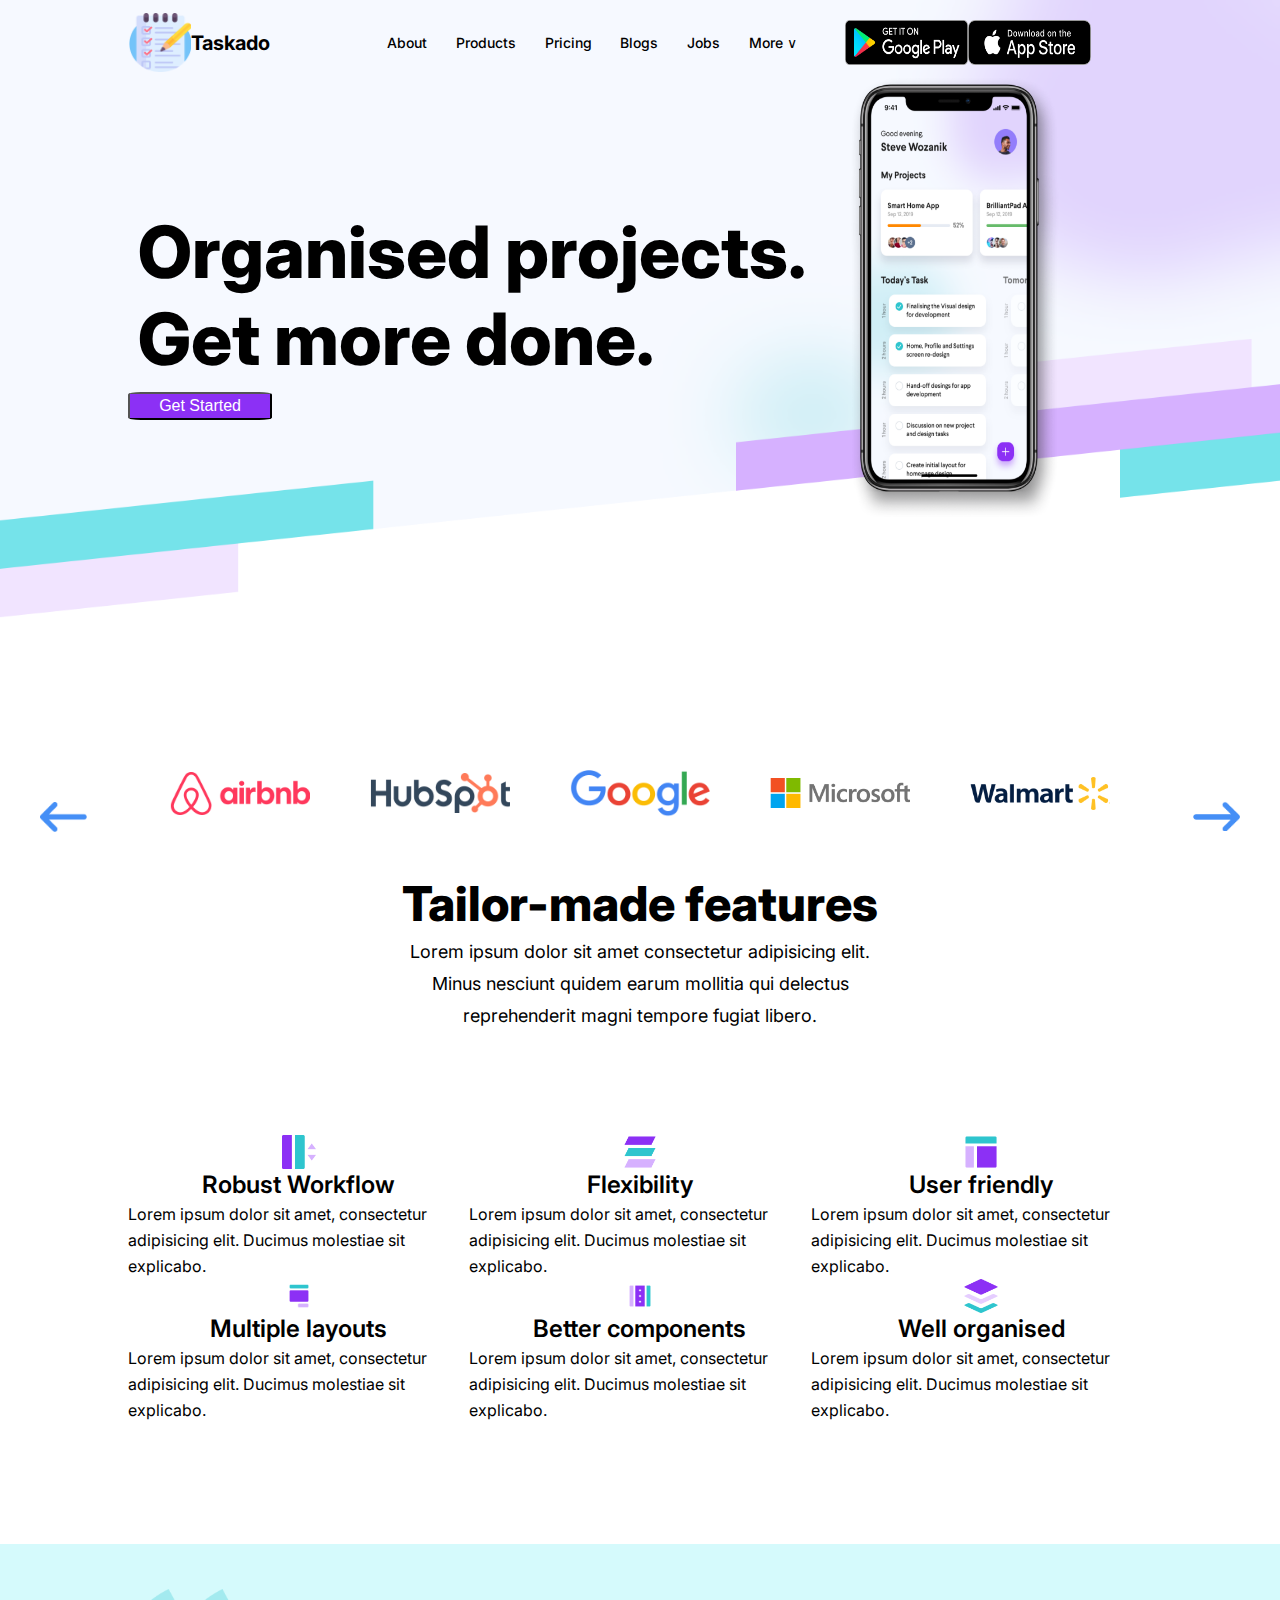
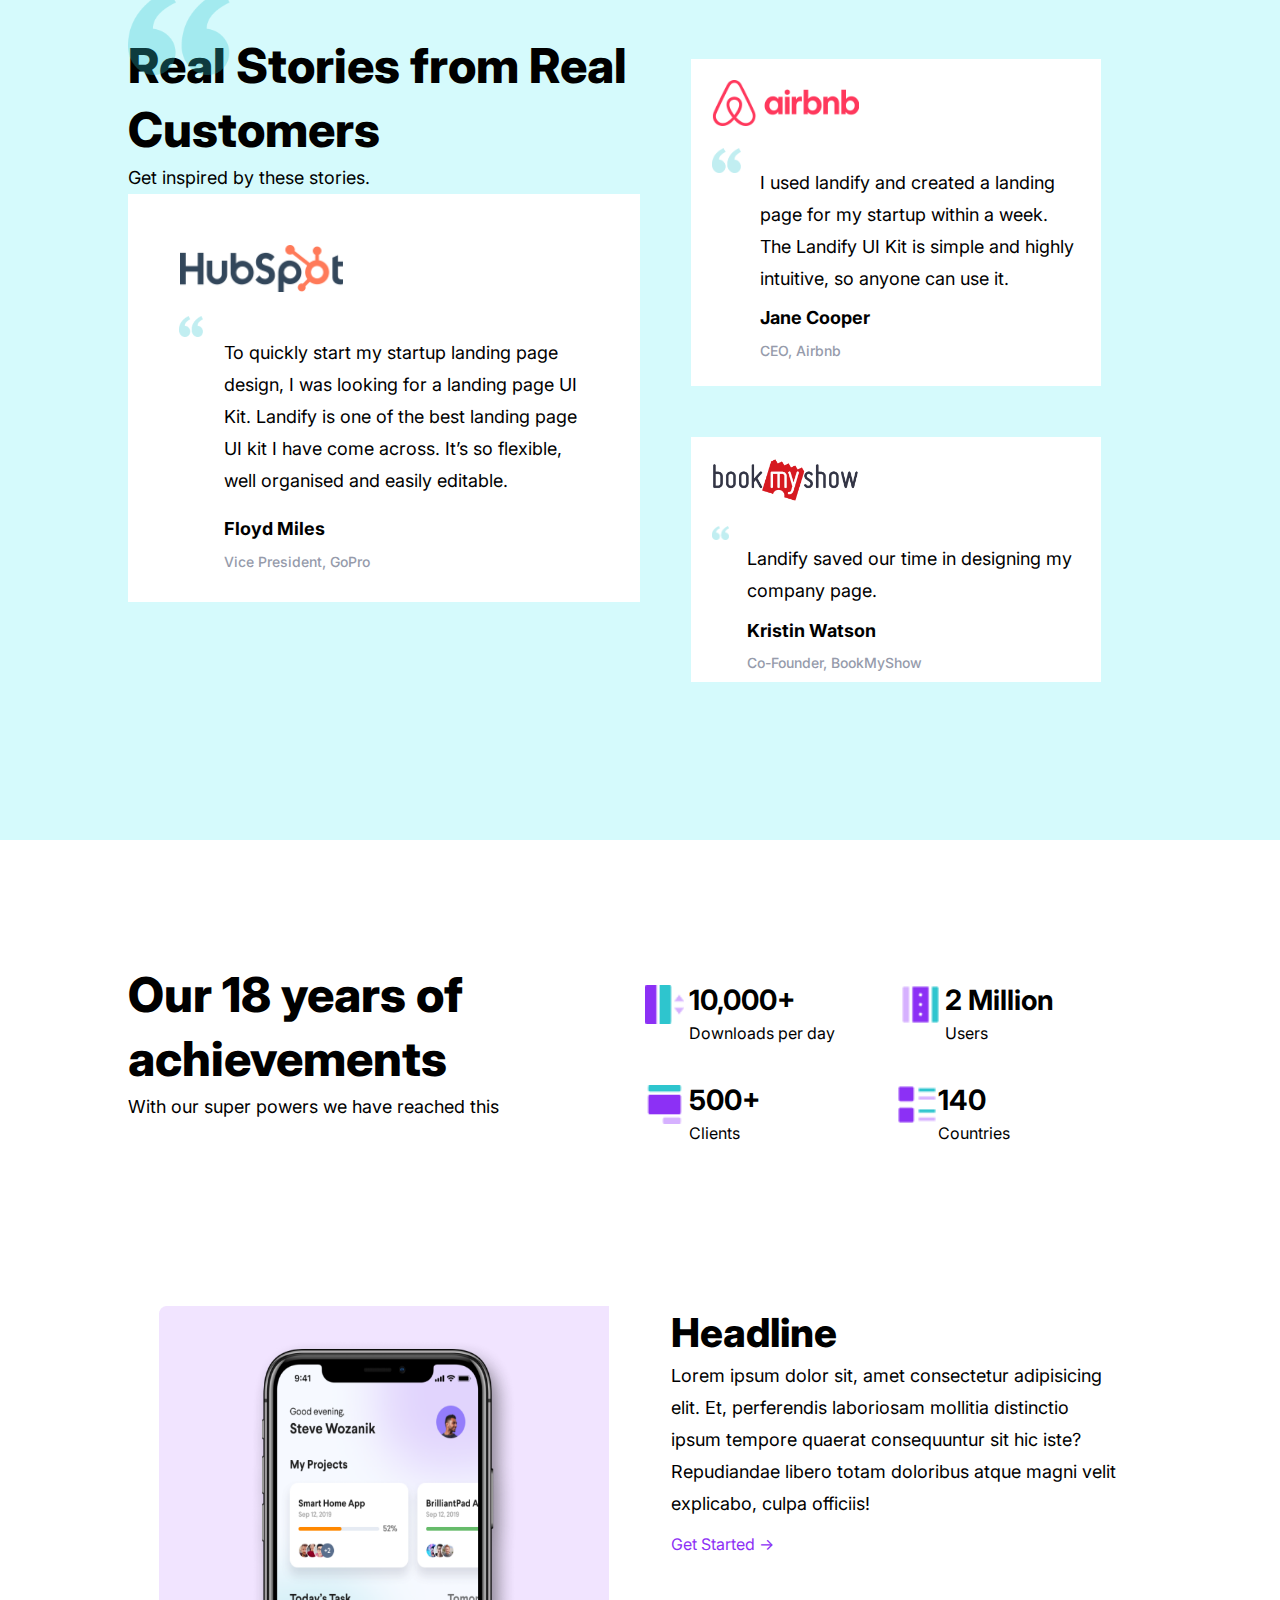
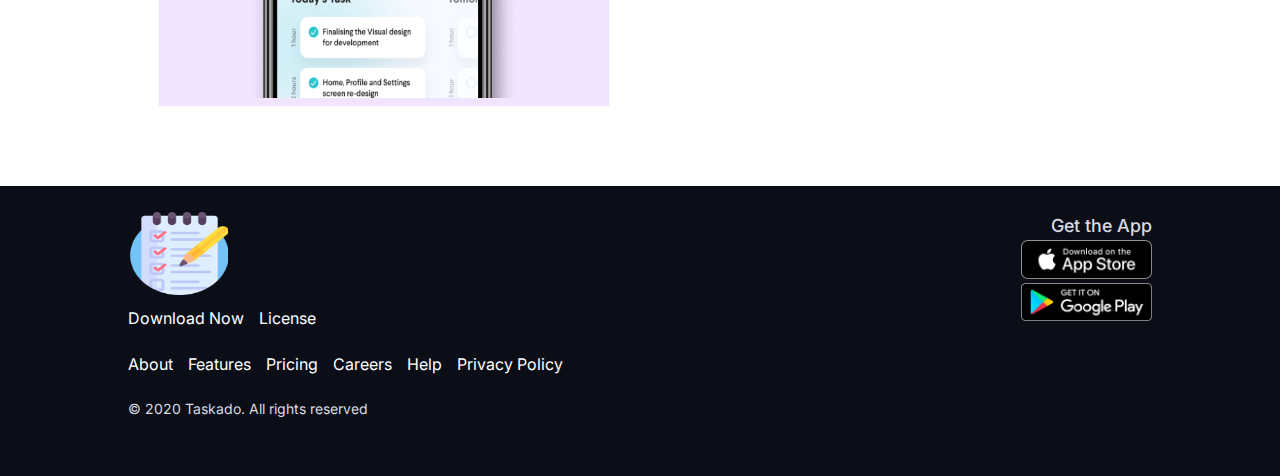
==== JTG/index.html @ 750a085c "Add files via upload" ====
<!DOCTYPE html>
<html lang="en">

<head>
    <meta charset="UTF-8">
    <meta http-equiv="X-UA-Compatible" content="IE=edge">
    <meta name="viewport" content="width=device-width, initial-scale=1.0">

    <script src="https://ajax.googleapis.com/ajax/libs/jquery/1.11.3/jquery.min.js"></script>
    <link rel="preconnect" href="https://fonts.googleapis.com">
    <link rel="preconnect" href="https://fonts.gstatic.com" crossorigin>
    <link href="https://fonts.googleapis.com/css2?family=Inter:wght@100;200;300;400;500;600;700;800;900&display=swap" rel="stylesheet">

    <link rel="stylesheet" href="index.css">
    <link rel="stylesheet" href="texts.css">
    <link rel="stylesheet" href="stack.css">
    <link rel="stylesheet" href="./carousel/slider.css">

    <script src="./carousel/slider.js"></script>
    <title>Document</title>
</head>

<body>
    <div class="top">
        <div class=" container-indented">
            <div class="column landing-graphic-container">
                <div class="header">
                    <div class="row navbar" id="navbar-items">
                        <div class="row" style="align-items: center;">
                            <img src="./assets/1.png" class="logo">
                            <p class="label">Taskado</p>
                        </div>
                        <div class="row" id="navbar-items-container" style="justify-content: space-between">
                            <div class="row" id="navbar-items">
                                <div class="medium">
                                    About
                                </div>
                                <div class="medium">
                                    Products
                                </div>
                                <div class="medium">
                                    Pricing
                                </div>
                                <div class="medium">
                                    Blogs
                                </div>
                                <div class="medium">
                                    Jobs
                                </div>
                                <div class="medium">
                                    More &or;
                                </div>
                            </div>
                        </div>
                        <div class="row" id="header-3">
                            <img src="./assets/playStore.png" alt="" width="40%" height="70%">
                            <img src="./assets/appStore.png" alt="" width="40%" height="70%">
                        </div>

                    </div>
                </div>
                <div class="row landing-graphic">
                    <div class="column margin-top-bottom">
                        <div class="h1">
                            Organised projects. Get more done.
                        </div>
                        <button class="button">
                            <div class="large-label">Get Started</div>
                        </button>
                    </div>

                    <div class="column" style="width: 50%;">
                        <img src="./assets/iPhone X.png" style="height: 90%; min-height: 95%; max-height:90%; width:70%;">
                    </div>
                </div>
            </div>
        </div>
    </div>

    <div class="container-indented">
        <div class="caraousel">
            <div class="slider">

                <img src="./assets/brands/Airbnb Logo.png" alt="" width=10% height="10%">
                <img src="./assets/brands/Hubspot Logo.png" alt="" width="10%" height="10%">
                <img src="./assets/brands/Google Logo.png" alt="" width="10%" height="10%">
                <img src="./assets/brands/Microsoft Logo.png" alt="" width="10%" height="10%">
                <img src="./assets/brands/Walmart Logo.png" alt="" width="10%" height="10%">
                <img src="./assets/brands/FedEx Logo.png" alt="" width="10%" height="10%">
            </div>
            <div class="row" style="justify-content: space-evenly;">

            </div>
        </div>
        <div class="slide4">
            <div class="column">
                <div class="h2">
                    Tailor-made features
                </div>
                <div class="lead-1" style="text-align: center; padding: 0% 25%;">
                    Lorem ipsum dolor sit amet consectetur adipisicing elit. Minus nesciunt quidem earum mollitia qui delectus reprehenderit magni tempore fugiat libero.
                </div>
                <div class="column" style="padding-top: 10%;">

                    <div class="row">
                        <div class="column">
                            <img src="./assets/test/01.png" alt="" class="image">
                            <div class="h5">Robust Workflow</div>
                            <div class="body-1">Lorem ipsum dolor sit amet, consectetur adipisicing elit. Ducimus molestiae sit explicabo.
                            </div>
                        </div>
                        <div class="column">
                            <img src="./assets/test/02.png" alt="" class="image">
                            <div class="h5">Flexibility</div>
                            <div class="body-1">Lorem ipsum dolor sit amet, consectetur adipisicing elit. Ducimus molestiae sit explicabo.
                            </div>
                        </div>
                        <div class="column">
                            <img src="./assets/test/03.png" alt="" class="image">
                            <div class="h5">User friendly</div>
                            <div class="body-1">Lorem ipsum dolor sit amet, consectetur adipisicing elit. Ducimus molestiae sit explicabo.
                            </div>
                        </div>
                    </div>
                    <div class="row">
                        <div class="column">
                            <img src="./assets/test/04.png" alt="" class="image">
                            <div class="h5">Multiple layouts</div>
                            <div class="body-1">Lorem ipsum dolor sit amet, consectetur adipisicing elit. Ducimus molestiae sit explicabo.
                            </div>
                        </div>
                        <div class="column">
                            <img src="./assets/test/05.png" alt="" class="image">
                            <div class="h5">Better components</div>
                            <div class="body-1">Lorem ipsum dolor sit amet, consectetur adipisicing elit. Ducimus molestiae sit explicabo.
                            </div>
                        </div>
                        <div class="column">
                            <img src="./assets/test/07.png" alt="" class="image">
                            <div class="h5">Well organised</div>
                            <div class="body-1">Lorem ipsum dolor sit amet, consectetur adipisicing elit. Ducimus molestiae sit explicabo.</div>
                        </div>
                    </div>
                </div>
            </div>
        </div>
    </div>
    <div class="testimonials">
        <div class="container-indented height-100">
            <div class="imageStack">
                <!-- <img src="./assets/quote.png" alt=""> -->
            </div>
            <div class="row">
                <div class="column" style="width: 50%;float: left;">
                    <div class="column">
                        <div class="h2" style="text-align: left;;"> Real Stories from Real Customers</div>
                        <div class="lead-1" style="text-align: left;"> Get inspired by these stories. </div>
                    </div>
                    <div class="column" id="dialogue" style="height: 25%;">
                        <div class="column" style="margin: 10%; display: flex; justify-content: space-between;">
                            <div>
                                <img src="./assets/brands/Hubspot Logo.png" alt="" width="40%">
                            </div>
                            <div class="row" style="padding-top: 5%;">
                                <div>
                                    <img src="./assets/quote.png" alt="" height="2%">
                                </div>
                                <div class="column" style="text-align: left; padding-top: 5%; padding-left: 5%;">
                                    <div class="lead-1">To quickly start my startup landing page design, I was looking for a landing page UI Kit. Landify is one of the best landing page UI kit I have come across. It’s so flexible, well organised and easily editable.</div>
                                    <div class="subtitle-1" style="padding-top: 5%;">Floyd Miles</div>
                                    <div class="lead-2" style="color: #969BAB;padding-top: 2%;">Vice President, GoPro
                                    </div>
                                </div>

                            </div>
                        </div>
                    </div>
                </div>

                <div class="column" style="width: 50%;">

                    <div class="column" id="dialogue" style="height: 20%; margin: 5% 10%;">
                        <div class="column" style="margin: 5%; display: flex; justify-content: space-between;">
                            <div>
                                <img src="./assets/brands/Airbnb Logo.png" alt="" width="40%">
                            </div>
                            <div class="row" style="padding-top: 5%;">
                                <div class="opaque">
                                    <img src="./assets/quote.png" alt="" height="3%">
                                </div>
                                <div class="column" style="text-align: left; padding-top: 5%; padding-left: 5%;">
                                    <div class="lead-1">I used landify and created a landing page for my startup within a week. The Landify UI Kit is simple and highly intuitive, so anyone can use it.</div>
                                    <div class="subtitle-1" style="padding-top: 3%;">Jane Cooper</div>
                                    <div class="lead-2" style="color: #969BAB;padding-top: 2%;">CEO, Airbnb</div>
                                </div>

                            </div>
                        </div>
                    </div>
                    <div class="column" id="dialogue" style="height: 15%; margin: 5% 10%;">
                        <div class="column" style="margin: 5%; display: flex; justify-content: space-between;">
                            <div>
                                <img src="./assets/brands/BookMyShow Logo.png" alt="" width="40%">
                            </div>
                            <div class="row" style="padding-top: 5%;">
                                <div class="opaque">
                                    <img src="./assets/quote.png" alt="" height="3%">
                                </div>
                                <div class="column" style="text-align: left; padding-top: 5%; padding-left: 5%;">
                                    <div class="lead-1">Landify saved our time in designing my company page.</div>
                                    <div class="subtitle-1" style="padding-top: 3%;">Kristin Watson</div>
                                    <div class="lead-2" style="color: #969BAB;padding-top: 2%;">Co-Founder, BookMyShow
                                    </div>
                                </div>

                            </div>

                        </div>
                    </div>
                </div>
            </div>
        </div>
    </div>
    <div class="container-indented">
        <div class="stats row margin-top-bottom">
            <div class="column" style="width: 50%;">
                <div class="heading-2">Our 18 years of achievements</div>
                <div class="lead-1">With our super powers we have reached this</div>
            </div>
            <div class="column" style="width: 25%;justify-content: space-around;">
                <div class="row">
                    <div class="column stats-col">
                        <img src="./assets/01.png" alt="" height="70%">

                    </div>
                    <div class="column">
                        <div class="h4"> 10,000+ </div>
                        <div class="body-1" style="color: black;"> Downloads per day</div>
                    </div>
                </div>
                <div class="row">
                    <div class="column stats-col">
                        <img src="./assets/04.png" alt="" height="70%">

                    </div>
                    <div class="column">
                        <div class="h4"> 500+ </div>
                        <div class="body-1" style="color: black;"> Clients</div>
                    </div>
                </div>

            </div>
            <div class="column" style="width: 25%;justify-content: space-around;">
                <div class="row">
                    <div class="column stats-col">
                        <img src="./assets/05.png" alt="" height="70%">

                    </div>
                    <div class="column">
                        <div class="h4"> 2 Million </div>
                        <div class="body-1" style="color: black;"> Users</div>
                    </div>
                </div>
                <div>
                    <div class="row">
                        <div class="column stats-col">
                            <img src="./assets/07.png" alt="" height="70%">

                        </div>
                        <div class="column">
                            <div class="h4"> 140 </div>
                            <div class="body-1" style="color: black;"> Countries</div>
                        </div>

                    </div>

                </div>
            </div>
        </div>
        <div class="slide5">
            <div class="row">
                <div class="column imagetwo" style="float: left;">
                    <img src="./assets/iPhoneX_half.png" id="half-iphone" alt="iPhoneX_half" height="10%">
                </div>
                <div class="column">
                    <div class="h3"> Headline </div>
                    <div class="lead-1">Lorem ipsum dolor sit, amet consectetur adipisicing elit. Et, perferendis laboriosam mollitia distinctio ipsum tempore quaerat consequuntur sit hic iste? Repudiandae libero totam doloribus atque magni velit explicabo, culpa officiis!
                    </div>
                    <div id="large-label" style="color: #8C30F5; text-align: left;padding-top: 3%;"> Get Started &rarr;
                    </div>
                </div>
            </div>

        </div>
    </div>
    <div class="footer">
        <div class="row container-indented">
            <div class="column" style="width: 50%;float: left; color: white;">
                <img src="./assets/1.png" alt="Taskado.logo" height="35%" width="20%">
                <div class="row" style="color: white;">
                    <div class="body-1 margin-right"> Download Now </div>
                    <div class="body-1"> License </div>
                </div>
                <div class="row" style="color: white;">
                    <div class="body-1 margin-right"> About </div>
                    <div class="body-1 margin-right"> Features </div>
                    <div class="body-1 margin-right"> Pricing</div>
                    <div class="body-1 margin-right">Careers</div>
                    <div class="body-1 margin-right">Help</div>
                    <div class="body-1">Privacy Policy</div>
                </div>
                <div class="row">
                    <div class="body-2">
                        &copy; 2020 Taskado. All rights reserved
                    </div>
                </div>
            </div>
            <div class="column right-side">
                <div class="subtitle-2">Get the App</div>
                <div>
                    <img src="./assets/appStore.png" alt="appStore" width="25%">
                </div>
                <div>
                    <img src="./assets/playStore.png" alt="playStore" width="25%">

                </div>
            </div>
        </div>
    </div>

</body>

</html>
---- JTG/index.css ----
* {
    margin: 0;
    padding: 0;
}

.top {
    /* position: absolute; */
    /* width: 1440px; */
    padding: 10px 0;
    height: 750px;
    background: #FFFFFF;
    background-image: url(./assets/Background.png);
    background-size: 100% 85%;
    background-repeat: no-repeat;
}

.navbar {
    width: 100%;
}

#navbar-items-container {
    width: 40%;
    align-items: center;
}

#navbar-items {
    width: 100%;
    display: flex;
    justify-content: space-between;
}

#header-3 {
    width: 30%;
    align-items: center;
}

.landing-graphic {
    height: 100%
}

.landing-graphic-container {
    height: 100%;
}

.top .row #medium {
    padding: 2%;
}

.caraousel {
    /* position: absolute; */
    /* width: 1440px; */
    background: #FFFFFF;
}

.slide4 {
    display: flex;
    flex-direction: column;
    margin-top: 2.5%;
    /* width: 1440px; */
    height: 672px;
    background: #FFFFFF;
}

.testimonials {
    /* position: absolute; */
    /* width: 1440px; */
    height: 896px;
    background: #D5FAFC;
}

.testimonials .container-indented .text {
    position: relative;
    top: 10%;
    left: -10%;
}

.testimonials .container-indented #dialogue {
    background-color: white;
}

.stats {
    display: flex;
    flex-direction: row;
    /* width: 1440px; */
    height: 200px;
    background: #FFFFFF;
}

.stats .column .row {
    width: 100%;
    /* padding: 5%; */
}

.stats-col {
    align-items: center;
    padding: 5px;
}

.slide5 {
    background-color: #FFFFFF;
    margin: auto auto;
    /* width: 1440px; */
    height: 500px;
}

.slide5 .row {
    height: 100%;
    display: flex;
    /* justify-content: space-between; */
}

.slide5 .row .column {
    width: 50%;
    margin: 2% 3% 0% 3%;
}

.footer {
    /* position: absolute; */
    /* padding: 50px 0; */
    /* width: 1440px; */
    background-color: #0B0D17;
}

.footer .row {
    padding: 2% 0;
}

.row {
    display: flex;
    flex-direction: row;
}

.column {
    display: flex;
    flex-direction: column;
}


/* .row:after {
    content: "";
    display: table;
    clear: both;
} */

.center {
    text-align: center;
}

.button {
    background-color: #8C30F5;
    border-radius: 9%;
    width: 20%;
    height: 15%;
    color: white;
}

.container-indented {
    width: 80%;
    margin-left: auto;
    margin-right: auto;
}

.height-100 {
    height: 100%
}

.margin-top-bottom {
    margin: 12% 0;
}

.margin-right {
    margin-right: 3%;
}

.logo {
    height: 90%;
    width: 30%;
}

.right-side {
    text-align: right;
}
---- JTG/texts.css ----
body {
    margin: 0;
    font-family: 'Inter', sans-serif;
    font-style: 'normal';
    color: black;
}

.label {
    font-size: 20px;
    font-weight: 700;
    line-height: 20px;
}

.large-label {
    font-size: 16px;
    font-weight: 500;
    line-height: 24px;
    letter-spacing: 0em;
    text-align: center;
}

.body-1 {
    font-size: 16px;
    font-weight: 400;
    line-height: 26px;
    text-align: left;
}

.body-2 {
    font-size: 14px;
    font-weight: 400;
    line-height: 24px;
    color: #D9DBE1;
}

.subtitle-1 {
    font-size: 18px;
    font-weight: 700;
    line-height: 28px;
    letter-spacing: 0em;
}

.subtitle-2 {
    font-size: 18px;
    font-weight: 500;
    line-height: 28px;
    color: #D9DBE1;
}

.heading-2 {
    font-size: 48px;
    font-weight: 800;
    line-height: 64px;
    letter-spacing: 0em;
}

.lead-1 {
    font-size: 18px;
    font-weight: 400;
    line-height: 32px;
    letter-spacing: 0em;
    text-align: left;
}

.lead-2 {
    font-size: 14px;
    font-weight: 500;
    line-height: 24px;
    letter-spacing: 0em;
    text-align: left;
}

.h1 {
    font-size: 72px;
    font-weight: 800;
    text-align: left;
    margin: 10px;
}

.h2 {
    font-size: 48px;
    font-weight: 800;
    line-height: 64px;
    letter-spacing: 0em;
    text-align: center;
}

.h3 {
    font-size: 40px;
    font-weight: 800;
    line-height: 54px;
    letter-spacing: 0em;
}

.h4 {
    font-size: 28px;
    font-weight: 700;
    line-height: 40px;
    letter-spacing: 0em;
    text-align: left;
}

.h5 {
    font-size: 24px;
    font-weight: 600;
    line-height: 32px;
    letter-spacing: 0em;
    text-align: center;
}

.medium {
    font-size: 14px;
    font-weight: 500;
    line-height: 20px;
    letter-spacing: 0px;
    text-align: left;
}
---- JTG/stack.css ----
.imagetwo {
    /* z-index: 1; */
    margin-left: 20;
    height: 80%;
    width: 40%;
    background-image: url(./assets/BG.png);
}

.image {
    /* position: relative; */
    display: block;
    margin-left: auto;
    margin-right: auto;
    /* text-align: center; */
    width: 10%;
    height: 25%;
    /* border: 1px solid red; */
}

#half-iphone {
    padding-left: 20%;
    padding-top: 7%;
    height: 90%;
    width: 60%;
}

.imageStack {
    background-image: url(./assets/quote.png);
    background-size: 100%;
    background-repeat: no-repeat;
    height: 10%;
    width: 10%;
    position: relative;
    top: 5%;
    /* left: 15%; */
    margin: 0%;
    /* z-index: 0; */
}
---- JTG/carousel/slider.css ----
.slider {
    max-width: 1000px;
    margin: 0 auto;
}

.slick-slide {
    margin: 0 5px;
}

.slick-list {
    margin: 0px -5px 0px -5px;
}

button.slick-next,
button.slick-next:hover {
    position: absolute;
    top: 41%;
    right: 54px;
    width: 47px;
    height: 75px;
    background-image: url("http://maggiesadler.com/wp-content/uploads/2015/10/left-right-arrow.png");
    background-size: 95px;
}

button.slick-prev,
button.slick-prev:hover {
    position: absolute;
    top: 41%;
    left: 15px;
    z-index: 1;
    width: 47px;
    height: 75px;
    background-image: url("http://maggiesadler.com/wp-content/uploads/2015/10/left-right-arrow.png");
    background-size: 95px;
    background-position-x: right;
}

.slick-prev:before,
.slick-next:before {
    font-size: 70px;
    color: #EA8496;
    line-height: inherit;
    font-weight: bold;
}

.slider img {
    height: 324px;
}


/* Slick Slider Styles -- Provided by https://kenwheeler.github.io/slick/ */


/* Slider */

.slick-slider {
    position: relative;
    display: block;
    -moz-box-sizing: border-box;
    box-sizing: border-box;
    -webkit-user-select: none;
    -moz-user-select: none;
    -ms-user-select: none;
    user-select: none;
    -webkit-touch-callout: none;
    -khtml-user-select: none;
    -ms-touch-action: pan-y;
    touch-action: pan-y;
    -webkit-tap-highlight-color: transparent;
}

.slick-list {
    position: relative;
    display: block;
    overflow: hidden;
    margin: 0;
    padding: 0;
}

.slick-list:focus {
    outline: none;
}

.slick-list.dragging {
    cursor: pointer;
    cursor: hand;
}

.slick-slider .slick-track,
.slick-slider .slick-list {
    -webkit-transform: translate3d(0, 0, 0);
    -moz-transform: translate3d(0, 0, 0);
    -ms-transform: translate3d(0, 0, 0);
    -o-transform: translate3d(0, 0, 0);
    transform: translate3d(0, 0, 0);
}

.slick-track {
    position: relative;
    top: 0;
    left: 0;
    display: block;
}

.slick-track:before,
.slick-track:after {
    display: table;
    content: '';
}

.slick-track:after {
    clear: both;
}

.slick-loading .slick-track {
    visibility: hidden;
}

.slick-slide {
    display: none;
    float: left;
    height: 100%;
    min-height: 1px;
}

[dir='rtl'] .slick-slide {
    float: right;
}

.slick-slide img {
    display: block;
}

.slick-slide.slick-loading img {
    display: none;
}

.slick-slide.dragging img {
    pointer-events: none;
}

.slick-initialized .slick-slide {
    display: block;
}

.slick-loading .slick-slide {
    visibility: hidden;
}

.slick-vertical .slick-slide {
    display: block;
    height: auto;
    border: 1px solid transparent;
}

.slick-arrow.slick-hidden {
    display: none;
}

@charset 'UTF-8';

/* Slider */

.slick-loading .slick-list {
    background: #fff url('http://maggiesadler.com/wp-content/uploads/2015/10/ajax-loader.gif') center center no-repeat;
}


/* Icons */

@font-face {
    font-family: 'slick';
    font-weight: normal;
    font-style: normal;
    src: url('file:///C:/Users/msadler/Desktop/slick-1.5.7/slick/fonts/slick.eot');
    src: url('file:///C:/Users/msadler/Desktop/slick-1.5.7/slick/fonts/slick.eot?#iefix') format('embedded-opentype'), url('file:///C:/Users/msadler/Desktop/slick-1.5.7/slick/fonts/slick.woff') format('woff'), url('file:///C:/Users/msadler/Desktop/slick-1.5.7/slick/fonts/slick.ttf') format('truetype'), url('file:///C:/Users/msadler/Desktop/slick-1.5.7/slick/fonts/slick.svg#slick') format('svg');
}


/* Arrows */

.slick-prev,
.slick-next {
    font-size: 0;
    line-height: 0;
    position: absolute;
    top: 50%;
    display: block;
    width: 20px;
    height: 20px;
    margin-top: -10px;
    padding: 0;
    cursor: pointer;
    color: transparent;
    border: none;
    outline: none;
    background: transparent;
}

.slick-prev:hover,
.slick-prev:focus,
.slick-next:hover,
.slick-next:focus {
    color: transparent;
    outline: none;
    background: transparent;
}

.slick-prev:hover:before,
.slick-prev:focus:before,
.slick-next:hover:before,
.slick-next:focus:before {
    opacity: 1;
}

.slick-prev.slick-disabled:before,
.slick-next.slick-disabled:before {
    opacity: .25;
}

.slick-prev:before,
.slick-next:before {
    font-family: 'slick';
    font-size: 20px;
    line-height: 1;
    opacity: .75;
    color: white;
    -webkit-font-smoothing: antialiased;
    -moz-osx-font-smoothing: grayscale;
}

.slick-prev {
    left: -25px;
}

[dir='rtl'] .slick-prev {
    right: -25px;
    left: auto;
}

.slick-prev:before {
    content: '';
}

[dir='rtl'] .slick-prev:before {
    content: '';
    font-weight: bold;
    font-size: 20px;
}

.slick-next {
    background-image: url(../assets/rArrow.png);
    right: -25px;
}

[dir='rtl'] .slick-next {
    right: auto;
    left: -25px;
}

.slick-next:before {
    content: '';
}

[dir='rtl'] .slick-next:before {
    content: '';
}


/* Dots */

.slick-slider {
    margin-bottom: 30px;
}

.slick-dots {
    position: absolute;
    bottom: -45px;
    display: block;
    width: 100%;
    padding: 0;
    list-style: none;
    text-align: center;
}

.slick-dots li {
    position: relative;
    display: inline-block;
    width: 20px;
    height: 20px;
    margin: 0 5px;
    padding: 0;
    cursor: pointer;
}

.slick-dots li button {
    font-size: 0;
    line-height: 0;
    display: block;
    width: 20px;
    height: 20px;
    padding: 5px;
    cursor: pointer;
    color: transparent;
    border: 0;
    outline: none;
    background: transparent;
}

.slick-dots li button:hover,
.slick-dots li button:focus {
    outline: none;
}

.slick-dots li button:hover:before,
.slick-dots li button:focus:before {
    opacity: 1;
}

.slick-dots li button:before {
    font-family: 'slick';
    font-size: 6px;
    line-height: 20px;
    position: absolute;
    top: 0;
    left: 0;
    width: 20px;
    height: 20px;
    content: '•';
    text-align: center;
    opacity: .25;
    color: black;
    -webkit-font-smoothing: antialiased;
    -moz-osx-font-smoothing: grayscale;
}

.slick-dots li.slick-active button:before {
    opacity: .75;
    color: black;
}

.lArrow {
    position: absolute !important;
    top: 41% !important;
    width: 47px !important;
    height: 75px !important;
    left: -100px !important;
    background-image: url(../assets/lArrow.png) !important;
    background-size: 100% !important;
    background-repeat: no-repeat !important;
    background-position: center;
}

.rArrow {
    position: absolute !important;
    top: 41% !important;
    width: 47px !important;
    height: 75px !important;
    right: -100px !important;
    background-image: url(../assets/rArrow.png) !important;
    background-size: 100% !important;
    background-repeat: no-repeat !important;
    background-position: center;
}

.slick-slide {
    height: 10% !important;
    /* width: 500px !important; */
    margin: 0 30px !important;
}

.slick-track {
    display: flex !important;
    align-items: center !important;
}

.blank {
    width: 0 !important;
    margin: 0 !important;
    padding: 0 !important;
}
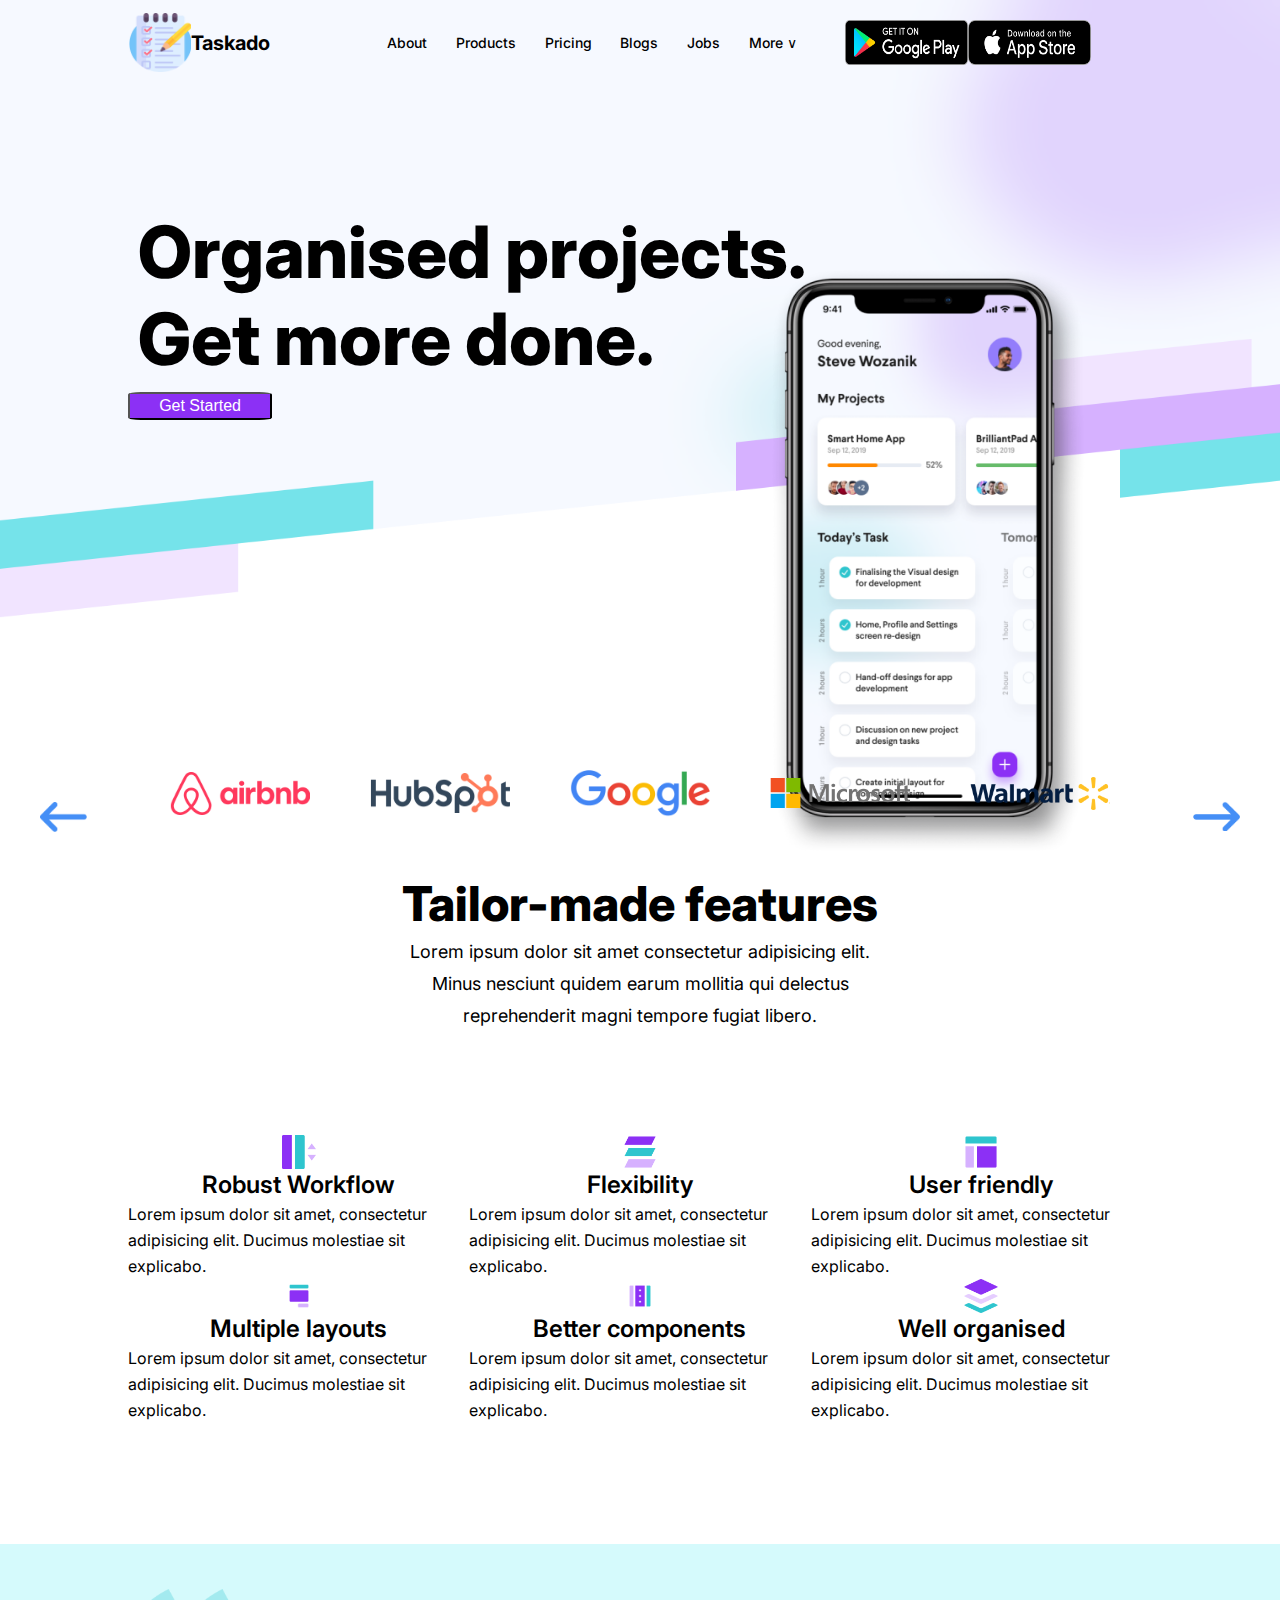
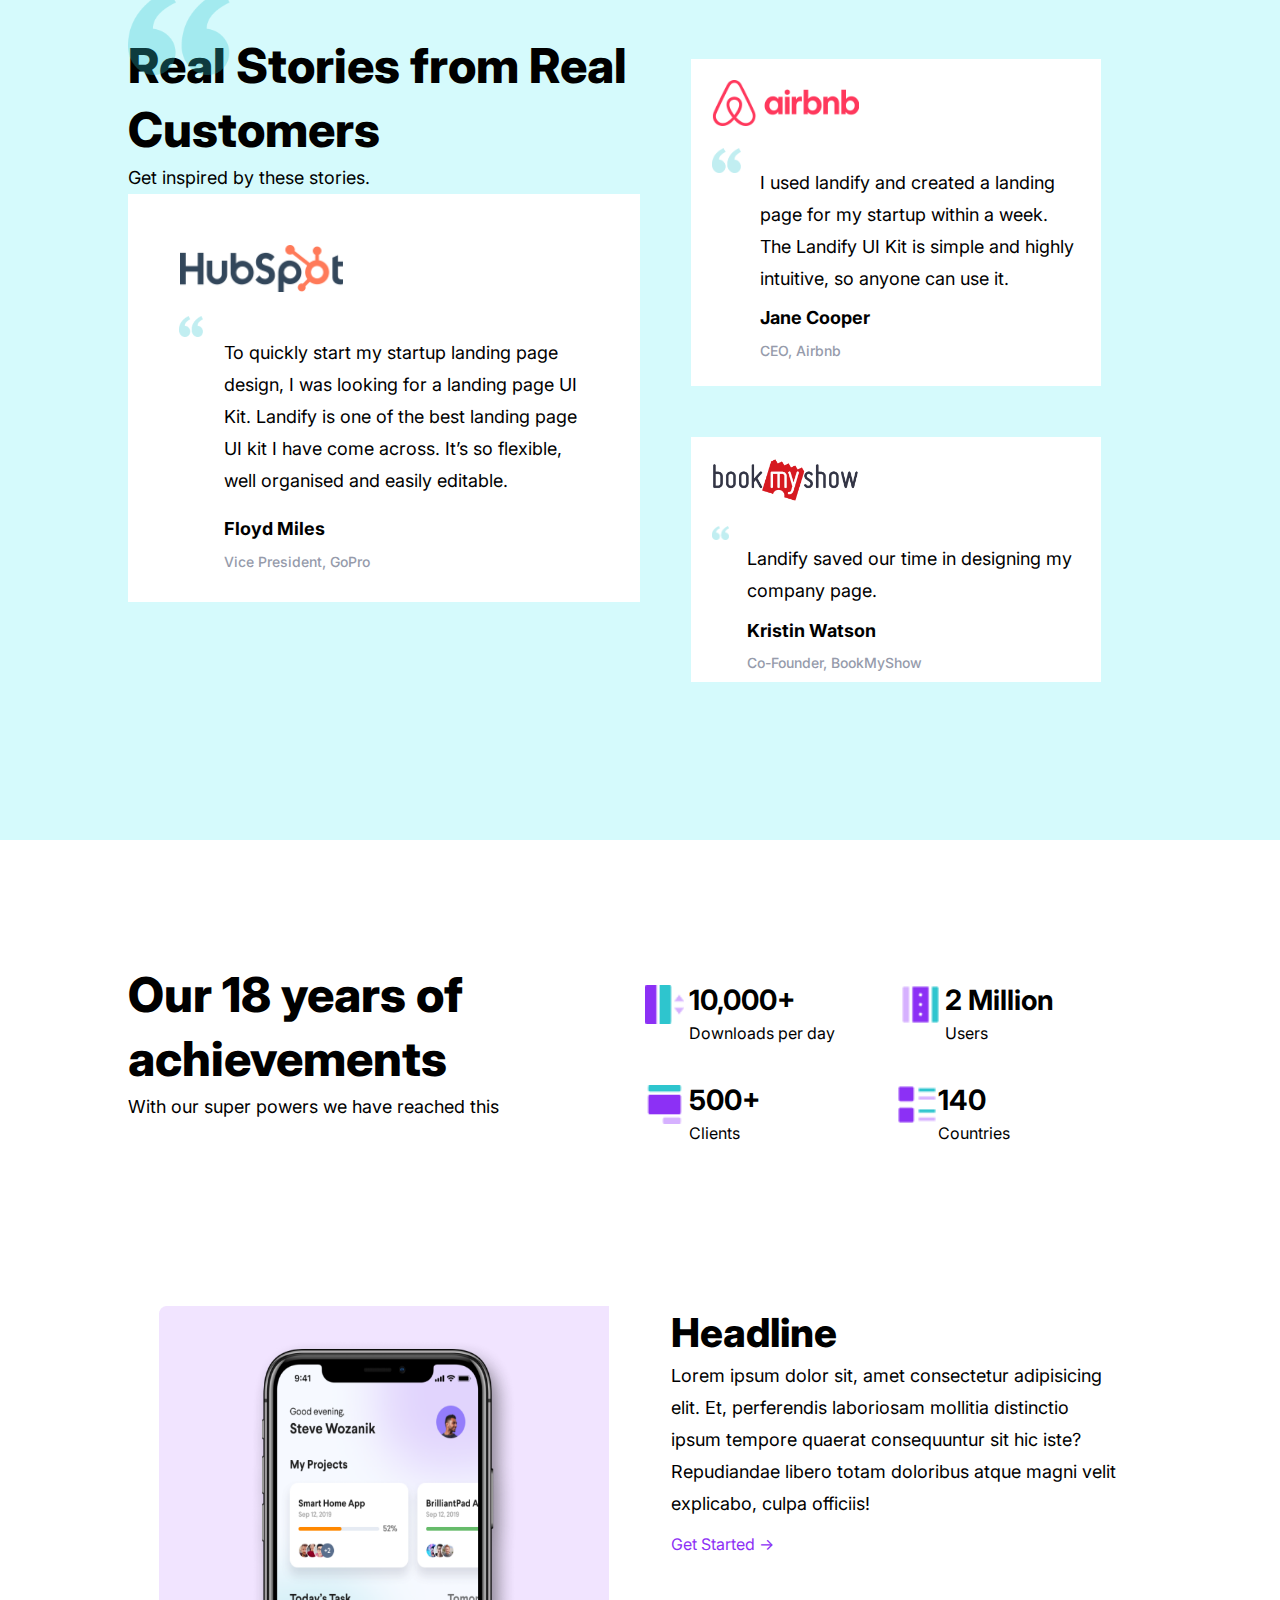
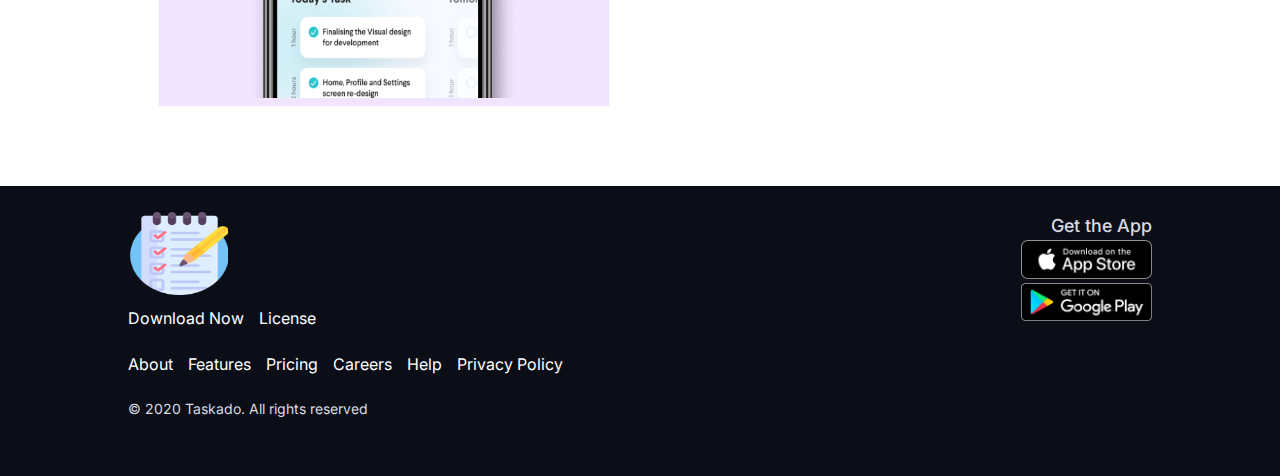
==== commit 3112b151: "Add files via upload" ====
--- a/JTG/index.html
+++ b/JTG/index.html
@@ -70,7 +70,12 @@
                     </div>
 
                     <div class="column" style="width: 50%;">
-                        <img src="./assets/iPhone X.png" style="height: 90%; min-height: 95%; max-height:90%; width:70%;">
+                        <img src="./assets/iPhone X.png" style="
+                        max-height: 80%;
+                        width: 25%;
+                        position: absolute;
+                        bottom: 5%;
+                        right: 15%;">
                     </div>
                 </div>
             </div>
--- a/JTG/index.css
+++ b/JTG/index.css
@@ -37,6 +37,8 @@
 .landing-graphic {
     height: 100%
 }
+
+.phone {}
 
 .landing-graphic-container {
     height: 100%;
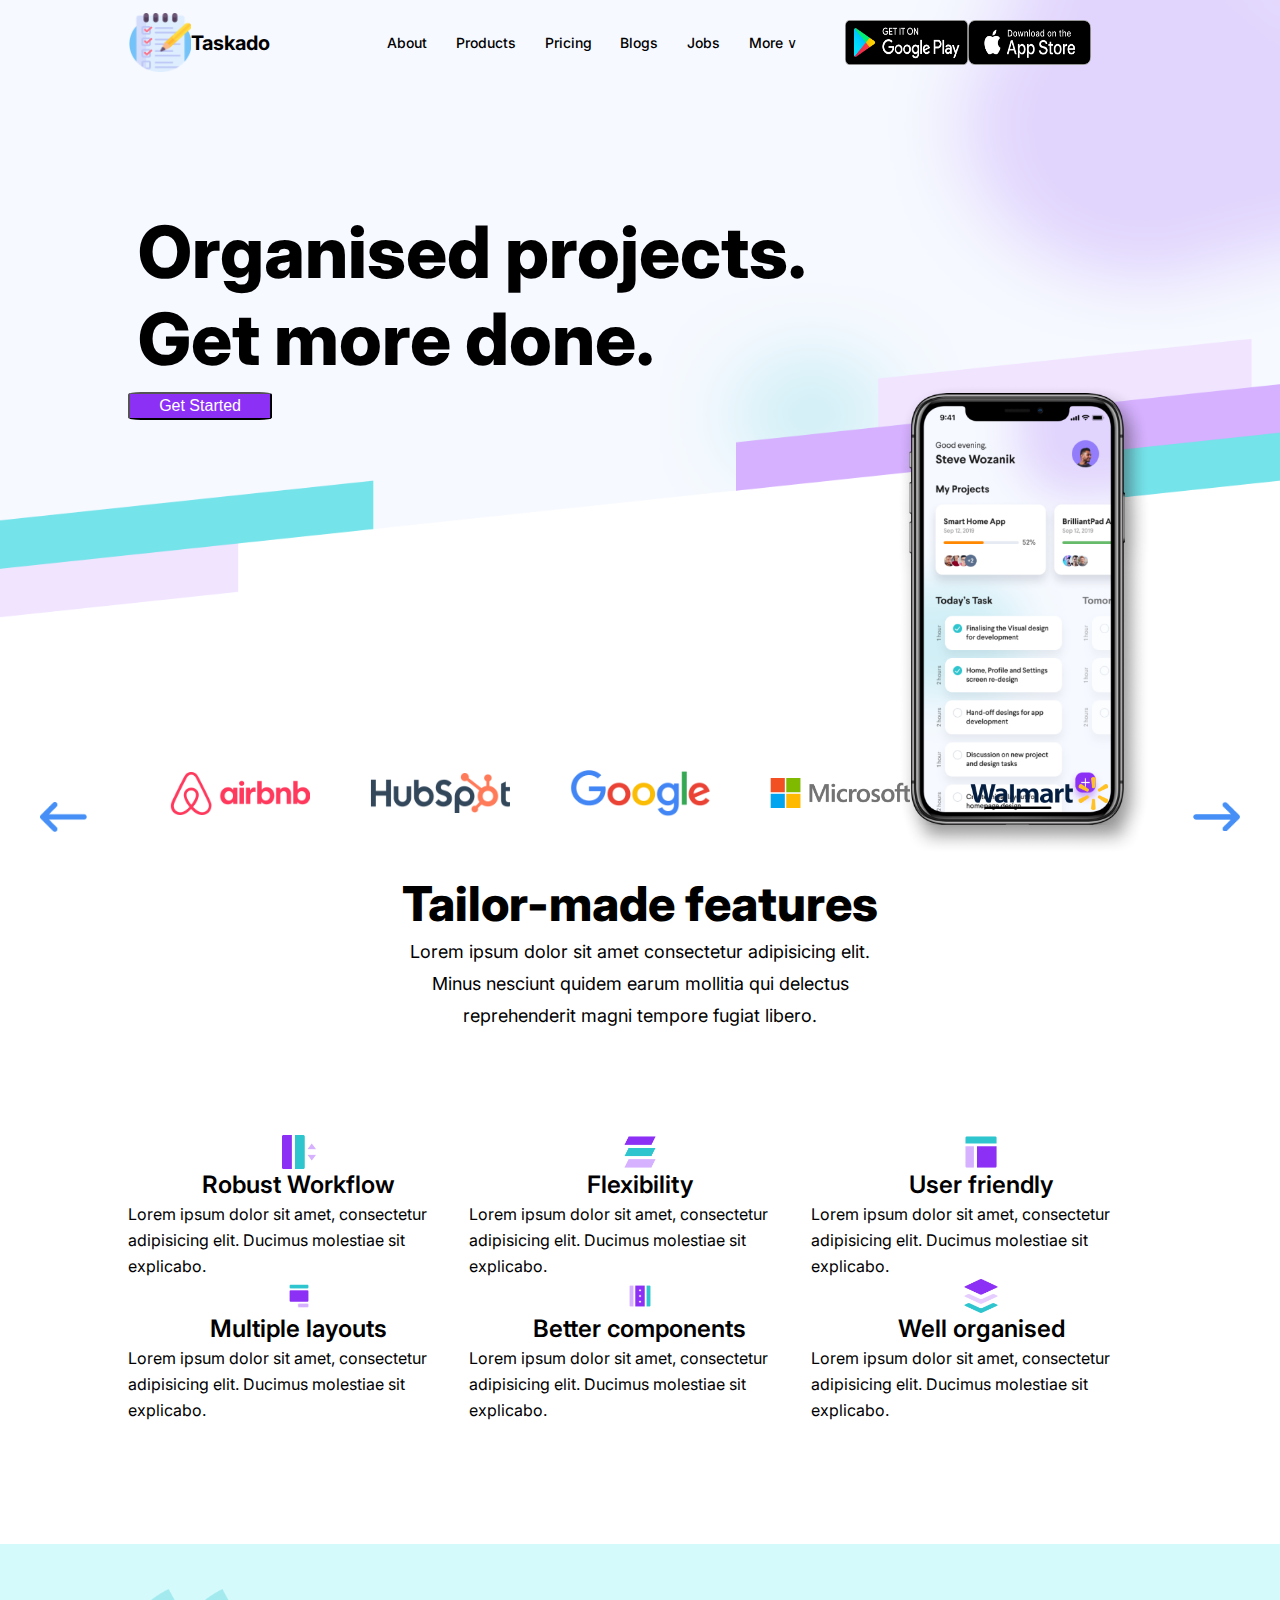
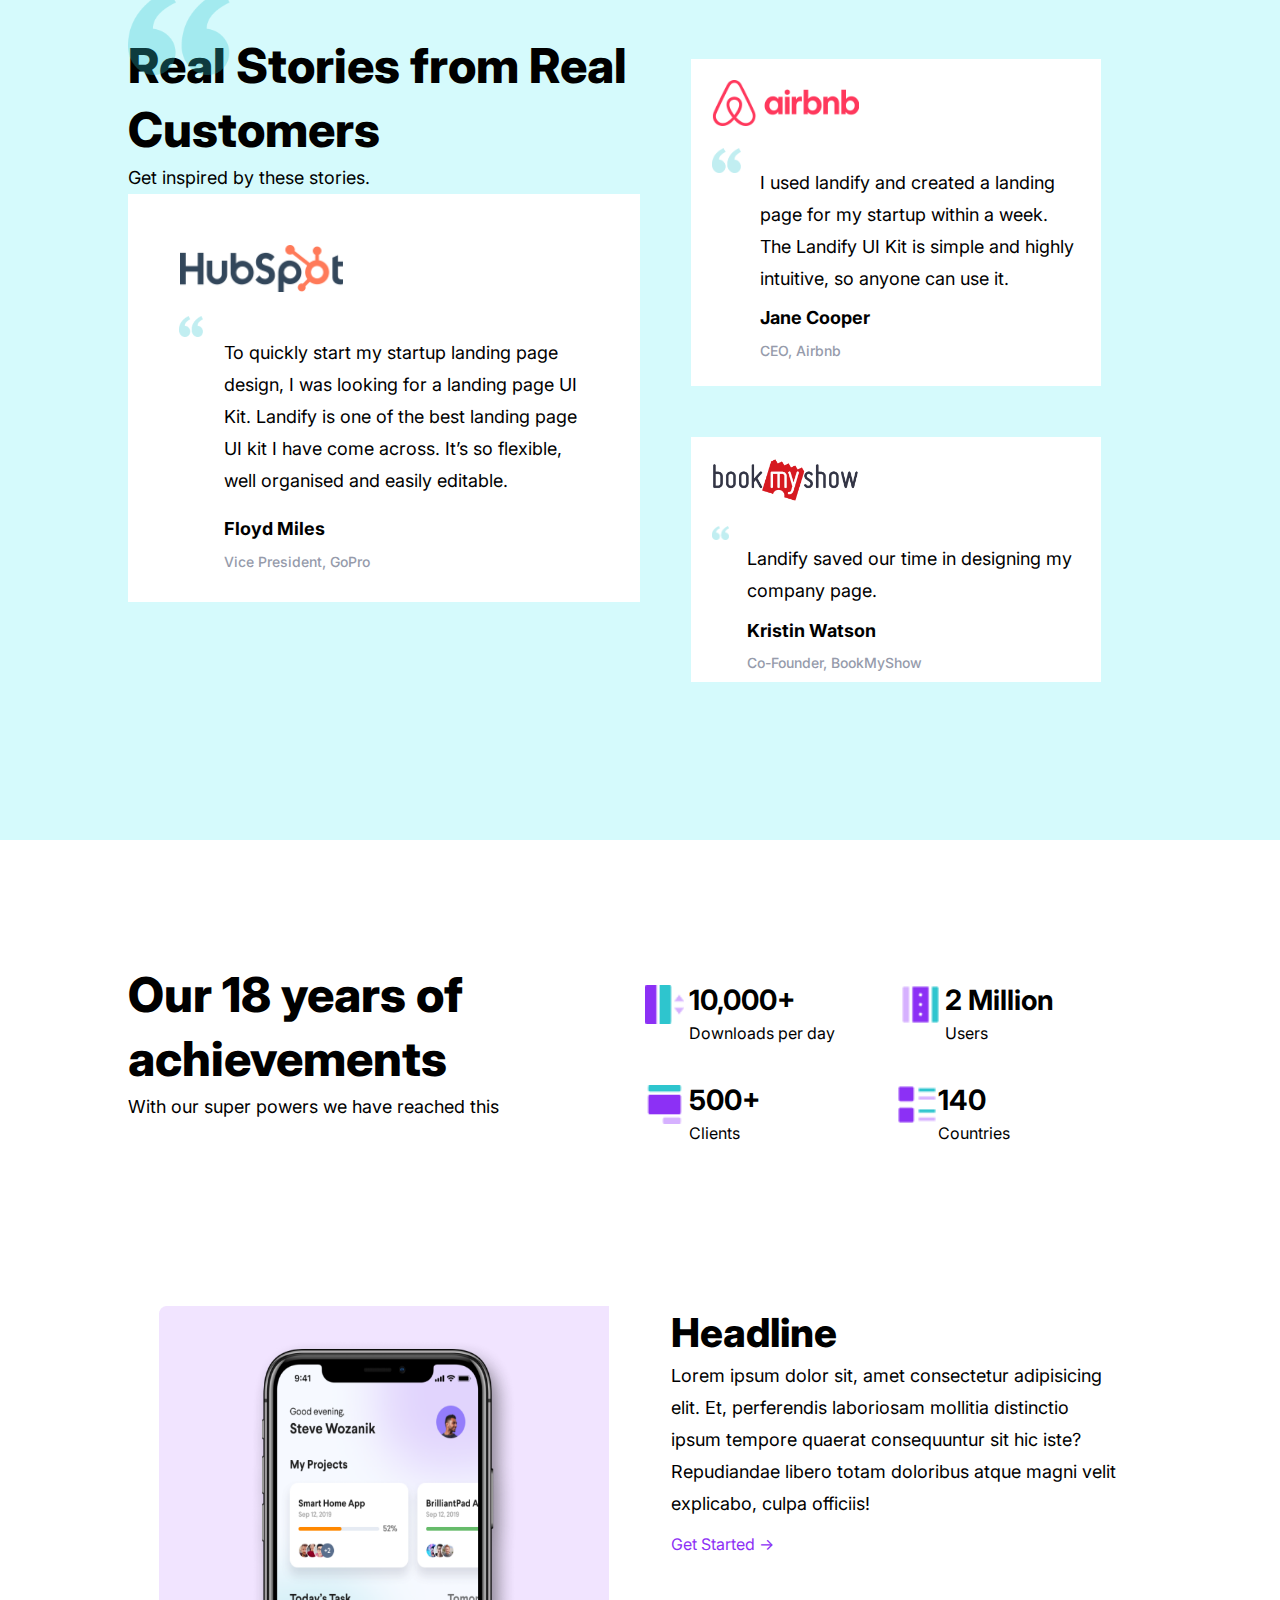
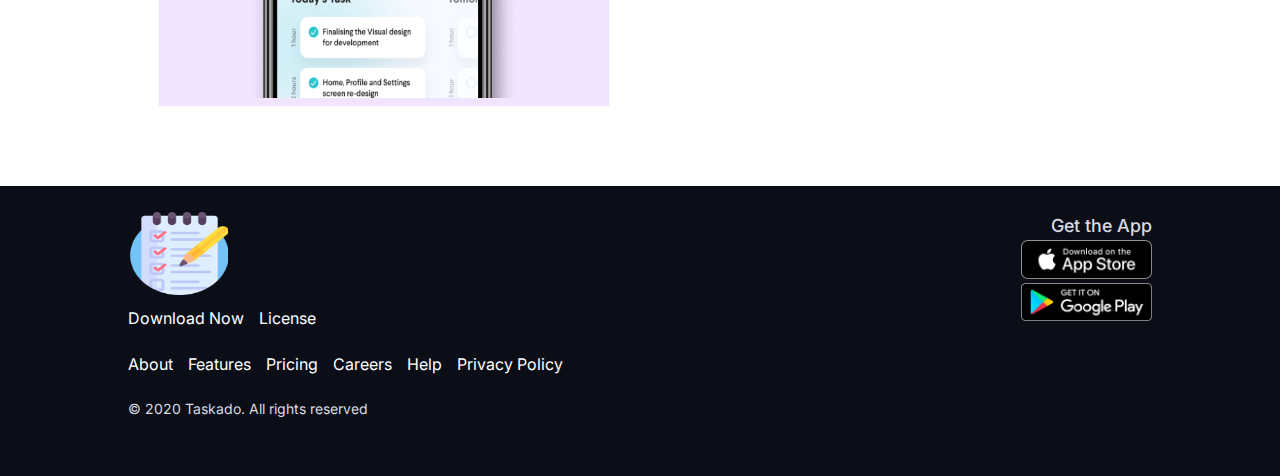
==== commit 95518a07: "Add files via upload" ====
--- a/JTG/index.html
+++ b/JTG/index.html
@@ -72,10 +72,10 @@
                     <div class="column" style="width: 50%;">
                         <img src="./assets/iPhone X.png" style="
                         max-height: 80%;
-                        width: 25%;
+                        width: 20%;
                         position: absolute;
                         bottom: 5%;
-                        right: 15%;">
+                        right: 10%;">
                     </div>
                 </div>
             </div>
